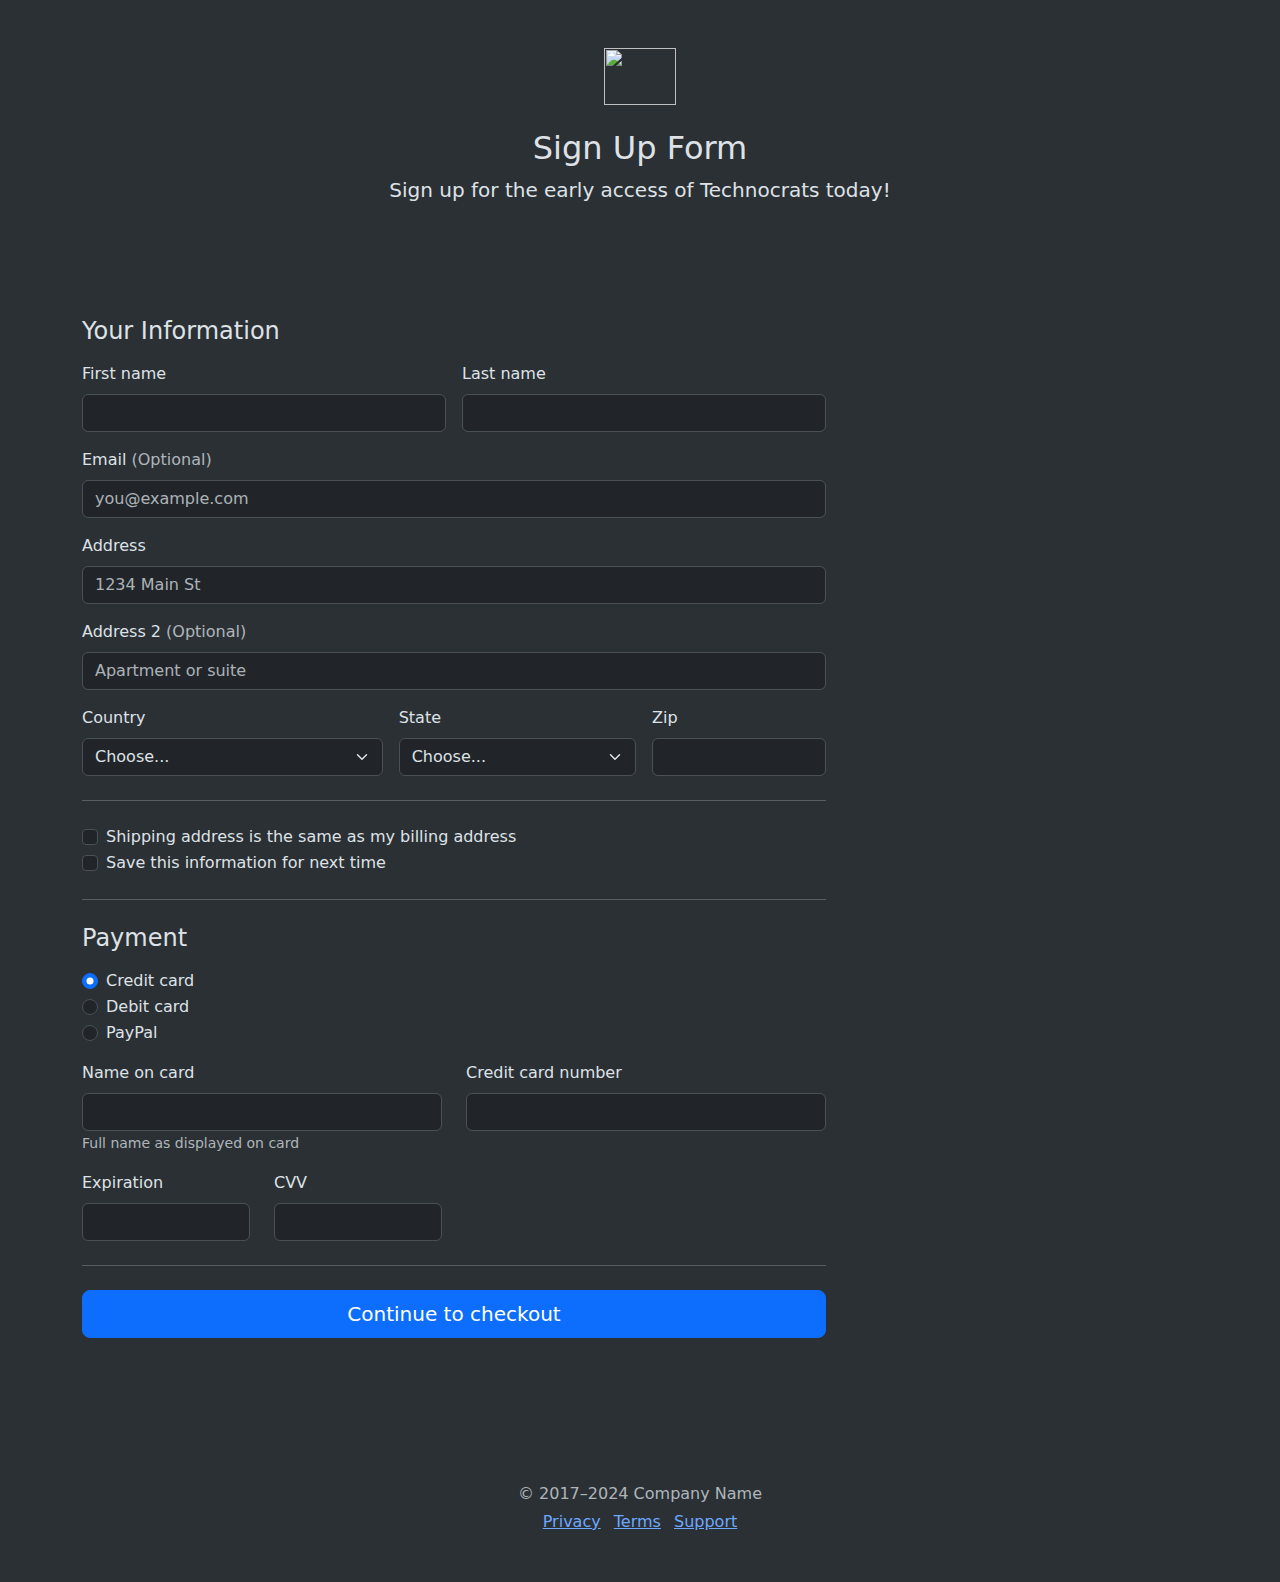
==== SignUp/signup.html @ b816e655 "Started Sign up form" ====
<!DOCTYPE html>
<html lang="en" data-bs-theme="dark">
<head>
    <meta charset="UTF-8">
    <meta name="viewport" content="width=device-width, initial-scale=1.0">
    <title>Sign up</title>
    <link href="https://cdn.jsdelivr.net/npm/bootstrap@5.3.3/dist/css/bootstrap.min.css" rel="stylesheet" integrity="sha384-QWTKZyjpPEjISv5WaRU9OFeRpok6YctnYmDr5pNlyT2bRjXh0JMhjY6hW+ALEwIH" crossorigin="anonymous">
    <script src="https://cdn.jsdelivr.net/npm/bootstrap@5.3.3/dist/js/bootstrap.bundle.min.js" integrity="sha384-YvpcrYf0tY3lHB60NNkmXc5s9fDVZLESaAA55NDzOxhy9GkcIdslK1eN7N6jIeHz" crossorigin="anonymous"></script>
    <link href="./signup.css" rel="stylesheet">
</head>
<body class="bg-body-tertiary">
    

    
<div class="container">
  <main>
    <div class="py-5 text-center">
      <img class="d-block mx-auto mb-4" src="./Checkout example · Bootstrap v5.3_files/bootstrap-logo.svg" alt="" width="72" height="57">
      <h2>Sign Up Form</h2>
      <p class="lead">Sign up for the early access of Technocrats today!</p>
    </div>

    <div class="py-5 justify-content-center">
      <div class="col-md-7 col-lg-8">
        <h4 class="mb-3">Your Information</h4>
        <form class="needs-validation" novalidate="">
          <div class="row g-3">
            <div class="col-sm-6">
              <label for="firstName" class="form-label">First name</label>
              <input type="text" class="form-control" id="firstName" placeholder="" value="" required="">
              <div class="invalid-feedback">
                Valid first name is required.
              </div>
            </div>

            <div class="col-sm-6">
              <label for="lastName" class="form-label">Last name</label>
              <input type="text" class="form-control" id="lastName" placeholder="" value="" required="">
              <div class="invalid-feedback">
                Valid last name is required.
              </div>
            </div>

            <!-- <div class="col-12">
              <label for="username" class="form-label">Username</label>
              <div class="input-group has-validation">
                <span class="input-group-text">@</span>
                <input type="text" class="form-control" id="username" placeholder="Username" required="">
              <div class="invalid-feedback">
                  Your username is required.
                </div>
              </div>
            </div> -->

            <div class="col-12">
              <label for="email" class="form-label">Email <span class="text-body-secondary">(Optional)</span></label>
              <input type="email" class="form-control" id="email" placeholder="you@example.com">
              <div class="invalid-feedback">
                Please enter a valid email address for shipping updates.
              </div>
            </div>

            <div class="col-12">
              <label for="address" class="form-label">Address</label>
              <input type="text" class="form-control" id="address" placeholder="1234 Main St" required="">
              <div class="invalid-feedback">
                Please enter your shipping address.
              </div>
            </div>

            <div class="col-12">
              <label for="address2" class="form-label">Address 2 <span class="text-body-secondary">(Optional)</span></label>
              <input type="text" class="form-control" id="address2" placeholder="Apartment or suite">
            </div>

            <div class="col-md-5">
              <label for="country" class="form-label">Country</label>
              <select class="form-select" id="country" required="">
                <option value="">Choose...</option>
                <option>United States</option>
              </select>
              <div class="invalid-feedback">
                Please select a valid country.
              </div>
            </div>

            <div class="col-md-4">
              <label for="state" class="form-label">State</label>
              <select class="form-select" id="state" required="">
                <option value="">Choose...</option>
                <option>California</option>
              </select>
              <div class="invalid-feedback">
                Please provide a valid state.
              </div>
            </div>

            <div class="col-md-3">
              <label for="zip" class="form-label">Zip</label>
              <input type="text" class="form-control" id="zip" placeholder="" required="">
              <div class="invalid-feedback">
                Zip code required.
              </div>
            </div>
          </div>

          <hr class="my-4">

          <div class="form-check">
            <input type="checkbox" class="form-check-input" id="same-address">
            <label class="form-check-label" for="same-address">Shipping address is the same as my billing address</label>
          </div>

          <div class="form-check">
            <input type="checkbox" class="form-check-input" id="save-info">
            <label class="form-check-label" for="save-info">Save this information for next time</label>
          </div>

          <hr class="my-4">

          <h4 class="mb-3">Payment</h4>

          <div class="my-3">
            <div class="form-check">
              <input id="credit" name="paymentMethod" type="radio" class="form-check-input" checked="" required="">
              <label class="form-check-label" for="credit">Credit card</label>
            </div>
            <div class="form-check">
              <input id="debit" name="paymentMethod" type="radio" class="form-check-input" required="">
              <label class="form-check-label" for="debit">Debit card</label>
            </div>
            <div class="form-check">
              <input id="paypal" name="paymentMethod" type="radio" class="form-check-input" required="">
              <label class="form-check-label" for="paypal">PayPal</label>
            </div>
          </div>

          <div class="row gy-3">
            <div class="col-md-6">
              <label for="cc-name" class="form-label">Name on card</label>
              <input type="text" class="form-control" id="cc-name" placeholder="" required="">
              <small class="text-body-secondary">Full name as displayed on card</small>
              <div class="invalid-feedback">
                Name on card is required
              </div>
            </div>

            <div class="col-md-6">
              <label for="cc-number" class="form-label">Credit card number</label>
              <input type="text" class="form-control" id="cc-number" placeholder="" required="">
              <div class="invalid-feedback">
                Credit card number is required
              </div>
            </div>

            <div class="col-md-3">
              <label for="cc-expiration" class="form-label">Expiration</label>
              <input type="text" class="form-control" id="cc-expiration" placeholder="" required="">
              <div class="invalid-feedback">
                Expiration date required
              </div>
            </div>

            <div class="col-md-3">
              <label for="cc-cvv" class="form-label">CVV</label>
              <input type="text" class="form-control" id="cc-cvv" placeholder="" required="">
              <div class="invalid-feedback">
                Security code required
              </div>
            </div>
          </div>

          <hr class="my-4">

          <button class="w-100 btn btn-primary btn-lg" type="submit">Continue to checkout</button>
        </form>
      </div>
    </div>
  </main>

  <footer class="my-5 pt-5 text-body-secondary text-center text-small">
    <p class="mb-1">© 2017–2024 Company Name</p>
    <ul class="list-inline">
      <li class="list-inline-item"><a href="https://getbootstrap.com/docs/5.3/examples/checkout/#">Privacy</a></li>
      <li class="list-inline-item"><a href="https://getbootstrap.com/docs/5.3/examples/checkout/#">Terms</a></li>
      <li class="list-inline-item"><a href="https://getbootstrap.com/docs/5.3/examples/checkout/#">Support</a></li>
    </ul>
  </footer>
</div>

    <script src="./signup.js"></script>

</body>
</html>
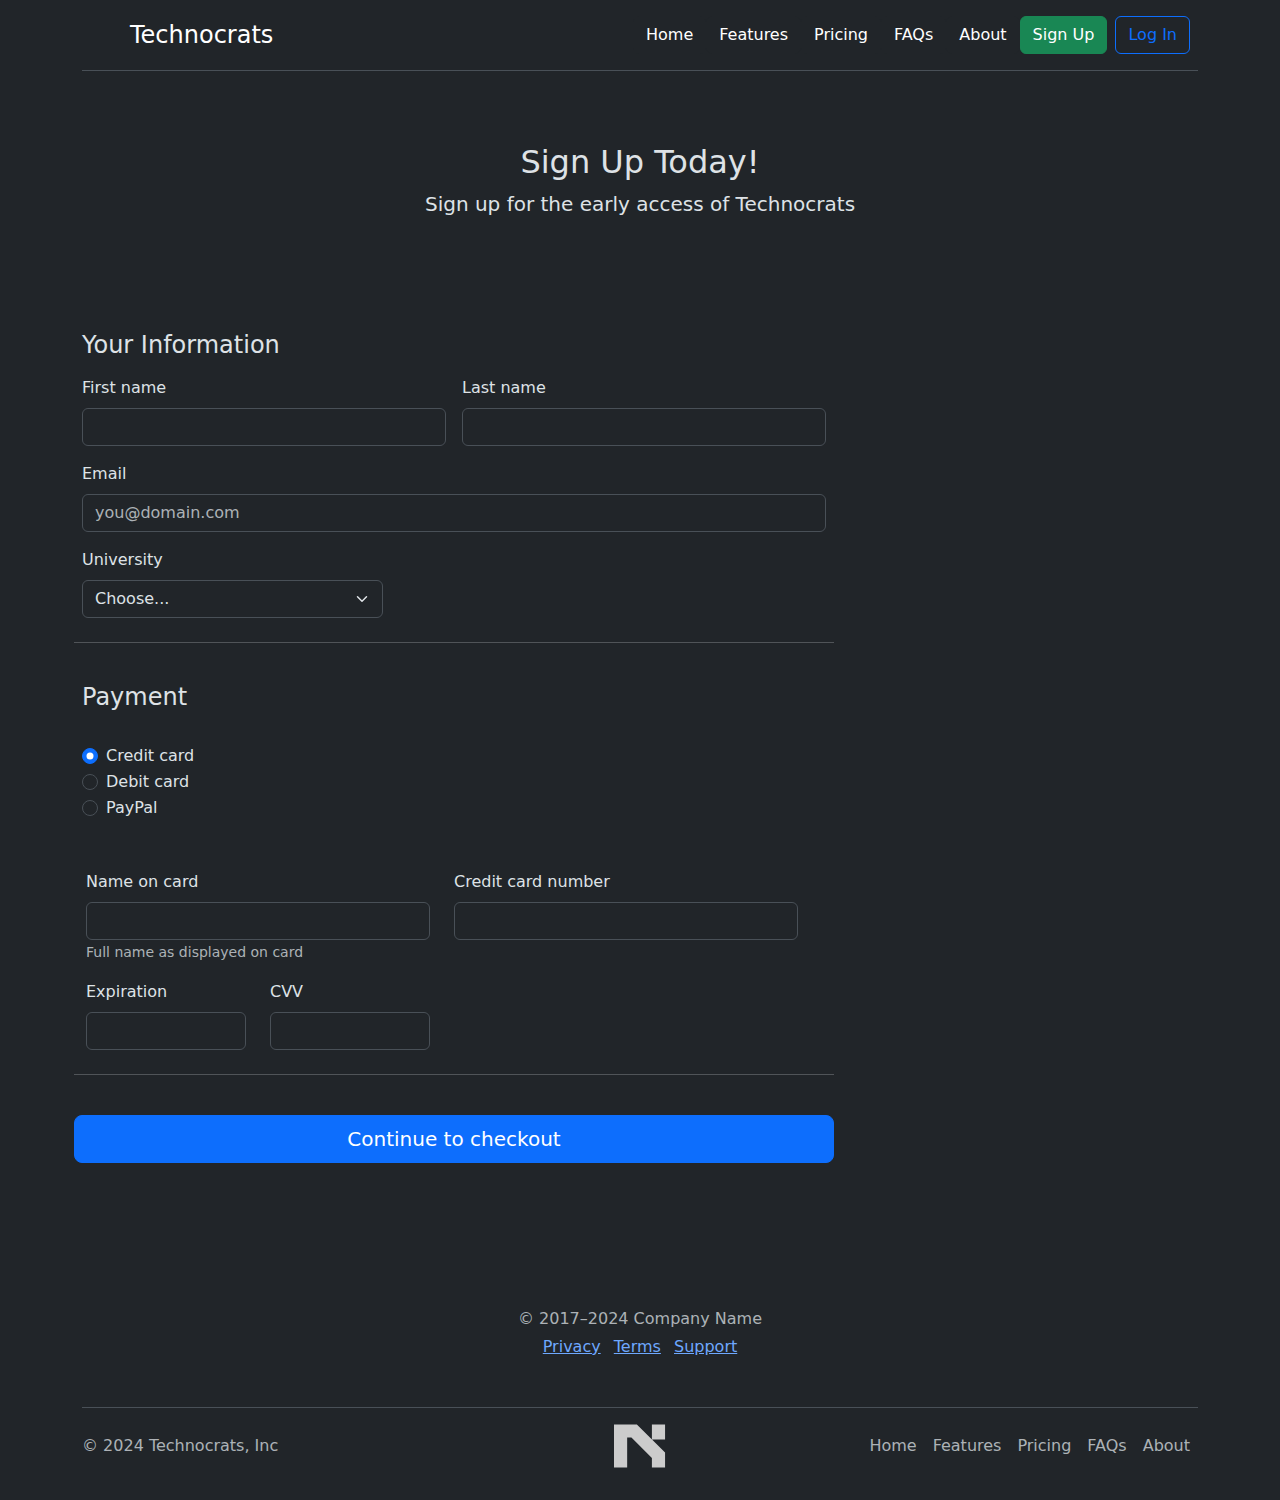
==== commit 5e9ffd26: "sgn" ====
--- a/SignUp/signup.html
+++ b/SignUp/signup.html
@@ -8,16 +8,32 @@
     <script src="https://cdn.jsdelivr.net/npm/bootstrap@5.3.3/dist/js/bootstrap.bundle.min.js" integrity="sha384-YvpcrYf0tY3lHB60NNkmXc5s9fDVZLESaAA55NDzOxhy9GkcIdslK1eN7N6jIeHz" crossorigin="anonymous"></script>
     <link href="./signup.css" rel="stylesheet">
 </head>
-<body class="bg-body-tertiary">
+<body>
     
-
+    <div class="container">
+        <header class="d-flex flex-wrap justify-content-center py-3 mb-4 border-bottom">
+          <a href="/" class="d-flex align-items-center mb-3 mb-md-0 me-md-auto link-body-emphasis text-decoration-none">
+            <svg class="bi me-2" width="40" height="32"><use xlink:href="#bootstrap"></use></svg>
+            <span class="fs-4">Technocrats</span>
+          </a>
+    
+          <ul class="nav nav-pills">
+            <li class="nav-item"><a href="#" class="btn btn-dark" aria-current="page">Home</a></li>
+            <li class="nav-item"><a href="#" class="btn btn-dark">Features</a></li>
+            <li class="nav-item"><a href="#" class="btn btn-dark">Pricing</a></li>
+            <li class="nav-item"><a href="#" class="btn btn-dark">FAQs</a></li>
+            <li class="nav-item"><a href="#" class="btn btn-dark">About</a></li>
+            <li class="nav-item"><a href="#" class="btn btn-success  me-2" aria-current="page">Sign Up</a></li>  
+            <li class="nav-item"><a href="#" class="btn btn-outline-primary me-2" aria-current="page">Log In</a></li>
+          </ul>
+        </header>
+      </div>
     
 <div class="container">
   <main>
     <div class="py-5 text-center">
-      <img class="d-block mx-auto mb-4" src="./Checkout example · Bootstrap v5.3_files/bootstrap-logo.svg" alt="" width="72" height="57">
-      <h2>Sign Up Form</h2>
-      <p class="lead">Sign up for the early access of Technocrats today!</p>
+      <h2>Sign Up Today!</h2>
+      <p class="lead">Sign up for the early access of Technocrats</p>
     </div>
 
     <div class="py-5 justify-content-center">
@@ -41,82 +57,30 @@
               </div>
             </div>
 
-            <!-- <div class="col-12">
-              <label for="username" class="form-label">Username</label>
-              <div class="input-group has-validation">
-                <span class="input-group-text">@</span>
-                <input type="text" class="form-control" id="username" placeholder="Username" required="">
-              <div class="invalid-feedback">
-                  Your username is required.
-                </div>
-              </div>
-            </div> -->
 
             <div class="col-12">
-              <label for="email" class="form-label">Email <span class="text-body-secondary">(Optional)</span></label>
-              <input type="email" class="form-control" id="email" placeholder="you@example.com">
+              <label for="email" class="form-label">Email</label>
+              <input type="email" class="form-control" id="email" placeholder="you@domain.com">
               <div class="invalid-feedback">
-                Please enter a valid email address for shipping updates.
+                Please enter a valid email address.
               </div>
             </div>
 
-            <div class="col-12">
-              <label for="address" class="form-label">Address</label>
-              <input type="text" class="form-control" id="address" placeholder="1234 Main St" required="">
-              <div class="invalid-feedback">
-                Please enter your shipping address.
-              </div>
-            </div>
-
-            <div class="col-12">
-              <label for="address2" class="form-label">Address 2 <span class="text-body-secondary">(Optional)</span></label>
-              <input type="text" class="form-control" id="address2" placeholder="Apartment or suite">
-            </div>
 
             <div class="col-md-5">
-              <label for="country" class="form-label">Country</label>
-              <select class="form-select" id="country" required="">
+              <label for="university" class="form-label">University</label>
+              <select class="form-select" id="university" required="">
                 <option value="">Choose...</option>
-                <option>United States</option>
+                <option>Pennsylvania State University</option>
               </select>
               <div class="invalid-feedback">
                 Please select a valid country.
               </div>
             </div>
 
-            <div class="col-md-4">
-              <label for="state" class="form-label">State</label>
-              <select class="form-select" id="state" required="">
-                <option value="">Choose...</option>
-                <option>California</option>
-              </select>
-              <div class="invalid-feedback">
-                Please provide a valid state.
-              </div>
-            </div>
-
-            <div class="col-md-3">
-              <label for="zip" class="form-label">Zip</label>
-              <input type="text" class="form-control" id="zip" placeholder="" required="">
-              <div class="invalid-feedback">
-                Zip code required.
-              </div>
-            </div>
-          </div>
 
           <hr class="my-4">
 
-          <div class="form-check">
-            <input type="checkbox" class="form-check-input" id="same-address">
-            <label class="form-check-label" for="same-address">Shipping address is the same as my billing address</label>
-          </div>
-
-          <div class="form-check">
-            <input type="checkbox" class="form-check-input" id="save-info">
-            <label class="form-check-label" for="save-info">Save this information for next time</label>
-          </div>
-
-          <hr class="my-4">
 
           <h4 class="mb-3">Payment</h4>
 
@@ -187,7 +151,23 @@
     </ul>
   </footer>
 </div>
-
+<div class="container">
+    <footer class="d-flex flex-wrap justify-content-between align-items-center py-3 my-3 border-top">
+      <p class="col-md-4 mb-0 text-body-secondary">© 2024 Technocrats, Inc</p>
+    
+      <a href="/" class="col-md-4 d-flex align-items-center justify-content-center mb-3 mb-md-0 me-md-auto link-body-emphasis text-decoration-none">
+        <svg id="logo-72" width="52" height="44" viewBox="0 0 53 44" fill="none" xmlns="http://www.w3.org/2000/svg"> <path d="M23.2997 0L52.0461 28.6301V44H38.6311V34.1553L17.7522 13.3607L13.415 13.3607L13.415 44H0L0 0L23.2997 0ZM38.6311 15.2694V0L52.0461 0V15.2694L38.6311 15.2694Z" class="ccustom" fill="#cccccc"></path> </svg>
+      </a>
+  
+      <ul class="nav col-md-4 justify-content-end">
+        <li class="nav-item"><a href="#" class="nav-link px-2 text-body-secondary">Home</a></li>
+        <li class="nav-item"><a href="#" class="nav-link px-2 text-body-secondary">Features</a></li>
+        <li class="nav-item"><a href="#" class="nav-link px-2 text-body-secondary">Pricing</a></li>
+        <li class="nav-item"><a href="#" class="nav-link px-2 text-body-secondary">FAQs</a></li>
+        <li class="nav-item"><a href="#" class="nav-link px-2 text-body-secondary">About</a></li>
+      </ul>
+    </footer>
+  </div>
     <script src="./signup.js"></script>
 
 </body>
--- a/SignUp/signup.css
+++ b/SignUp/signup.css
@@ -0,0 +1 @@
+
